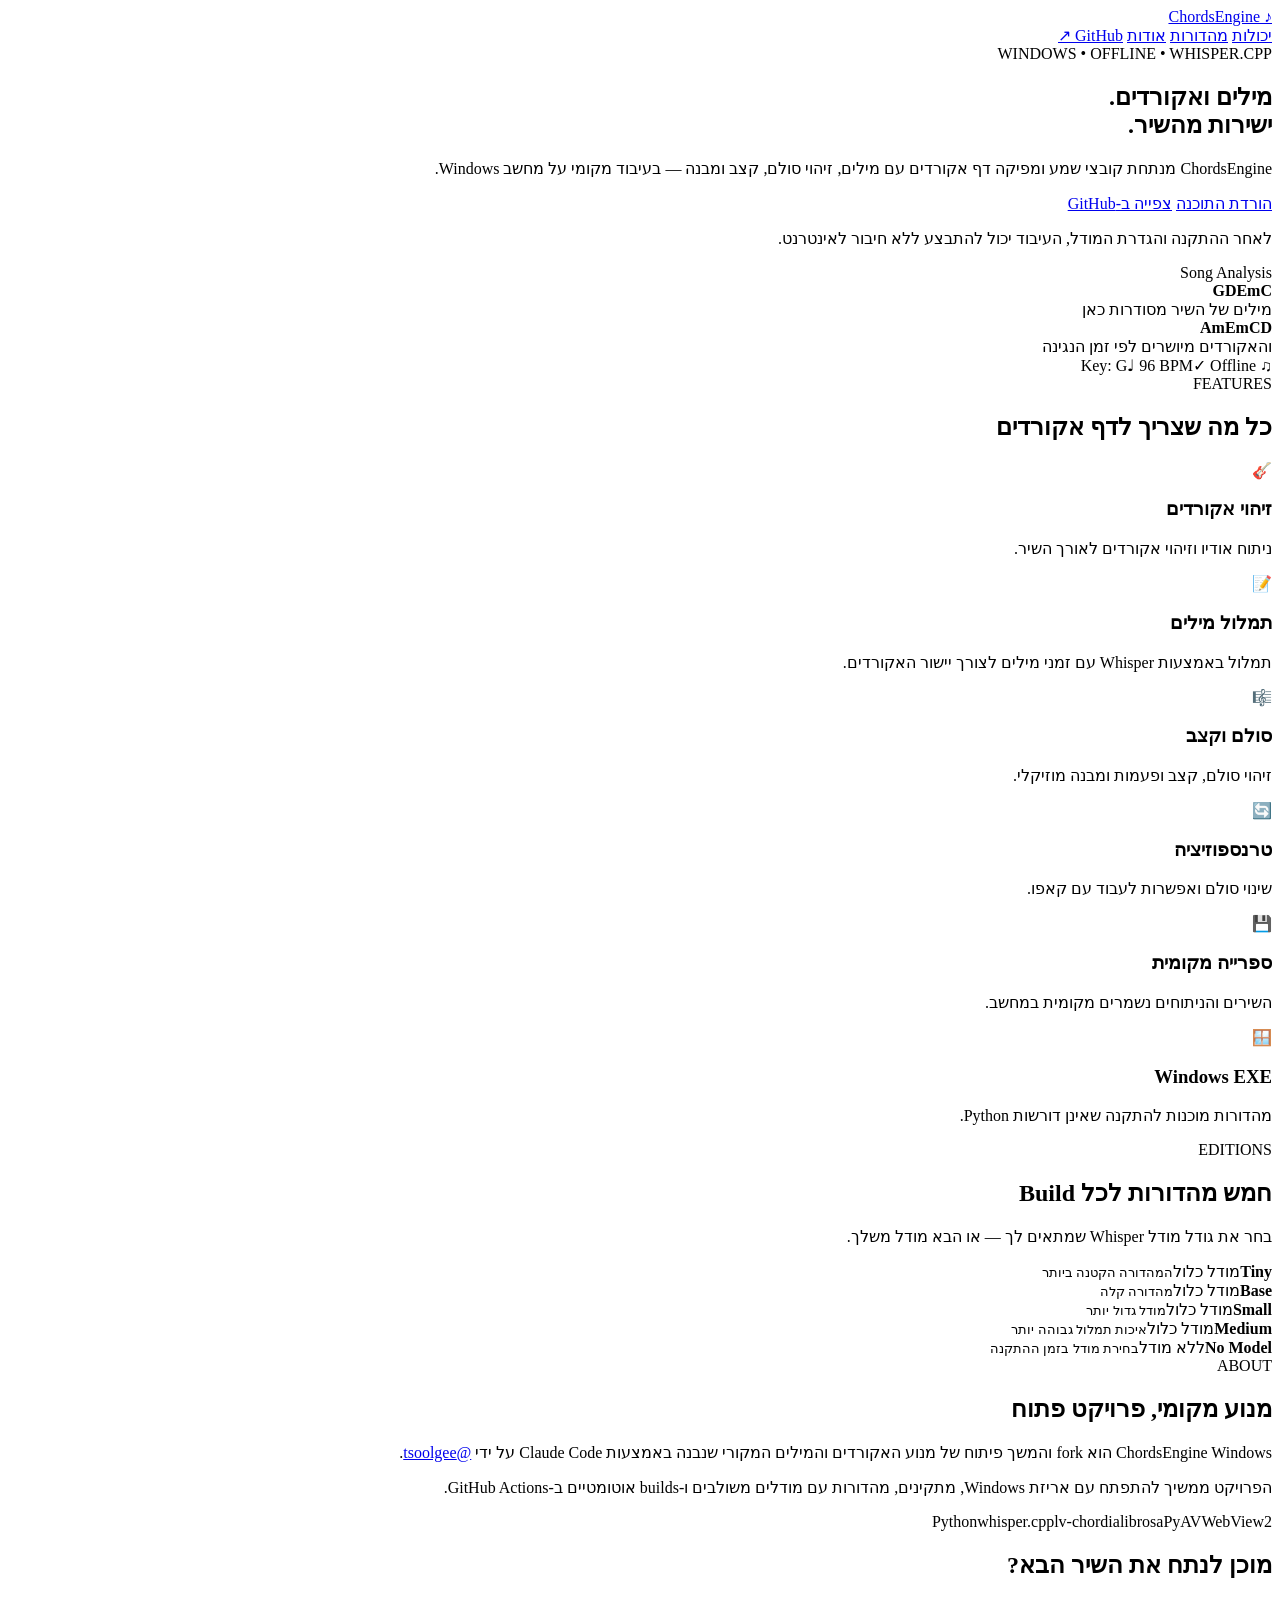
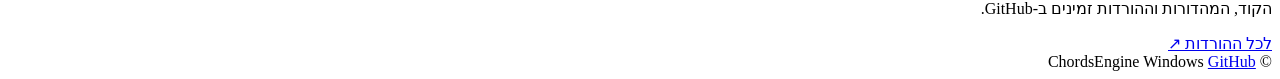
==== docs/index.html @ 66c82d52 "Create GitHub Pages landing page" ====
<!doctype html>
<html lang="he" dir="rtl">
<head>
  <meta charset="utf-8">
  <meta name="viewport" content="width=device-width, initial-scale=1">
  <meta name="description" content="ChordsEngine Windows — תוכנה ל-Windows להצגת מילות שירים ואקורדים לגיטרה, עם תמלול אודיו וזיהוי אקורדים באמצעות whisper.cpp.">
  <meta name="keywords" content="ChordsEngine, guitar chords, song lyrics, Windows, whisper.cpp, chord detection, transcription, אקורדים, מילות שירים">
  <meta name="theme-color" content="#0b1020">
  <title>ChordsEngine Windows — Lyrics & Guitar Chords</title>
  <link rel="stylesheet" href="style.css">
</head>
<body>
  <header class="nav">
    <a class="brand" href="#">
      <span class="brand-mark">♪</span>
      <span>ChordsEngine</span>
    </a>
    <nav>
      <a href="#features">יכולות</a>
      <a href="#editions">מהדורות</a>
      <a href="#about">אודות</a>
      <a class="github-link" href="https://github.com/unisocsu/chords-engine-windows" target="_blank" rel="noopener">GitHub ↗</a>
    </nav>
  </header>

  <main>
    <section class="hero">
      <div class="hero-copy">
        <div class="eyebrow">WINDOWS • OFFLINE • WHISPER.CPP</div>
        <h1>מילים ואקורדים.<br><span>ישירות מהשיר.</span></h1>
        <p class="lead">ChordsEngine מנתחת קובצי שמע ומפיקה דף אקורדים עם מילים, זיהוי סולם, קצב ומבנה — בעיבוד מקומי על מחשב Windows.</p>
        <div class="actions">
          <a class="button primary" href="https://github.com/unisocsu/chords-engine-windows/releases" target="_blank" rel="noopener">הורדת התוכנה</a>
          <a class="button secondary" href="https://github.com/unisocsu/chords-engine-windows" target="_blank" rel="noopener">צפייה ב-GitHub</a>
        </div>
        <p class="micro">לאחר ההתקנה והגדרת המודל, העיבוד יכול להתבצע ללא חיבור לאינטרנט.</p>
      </div>
      <div class="hero-card" aria-label="ChordsEngine preview">
        <div class="window-top"><span></span><span></span><span></span></div>
        <div class="song">
          <div class="song-title">Song Analysis</div>
          <div class="chord-row"><b>G</b><b>D</b><b>Em</b><b>C</b></div>
          <div class="lyric-row">מילים של השיר מסודרות כאן</div>
          <div class="chord-row second"><b>Am</b><b>Em</b><b>C</b><b>D</b></div>
          <div class="lyric-row">והאקורדים מיושרים לפי זמן הנגינה</div>
          <div class="stats"><span>♫ Key: G</span><span>♩ 96 BPM</span><span>✓ Offline</span></div>
        </div>
      </div>
    </section>

    <section id="features" class="section">
      <div class="section-heading">
        <div class="eyebrow">FEATURES</div>
        <h2>כל מה שצריך לדף אקורדים</h2>
      </div>
      <div class="grid">
        <article><div class="icon">🎸</div><h3>זיהוי אקורדים</h3><p>ניתוח אודיו וזיהוי אקורדים לאורך השיר.</p></article>
        <article><div class="icon">📝</div><h3>תמלול מילים</h3><p>תמלול באמצעות Whisper עם זמני מילים לצורך יישור האקורדים.</p></article>
        <article><div class="icon">🎼</div><h3>סולם וקצב</h3><p>זיהוי סולם, קצב ופעמות ומבנה מוזיקלי.</p></article>
        <article><div class="icon">🔄</div><h3>טרנספוזיציה</h3><p>שינוי סולם ואפשרות לעבוד עם קאפו.</p></article>
        <article><div class="icon">💾</div><h3>ספרייה מקומית</h3><p>השירים והניתוחים נשמרים מקומית במחשב.</p></article>
        <article><div class="icon">🪟</div><h3>Windows EXE</h3><p>מהדורות מוכנות להתקנה שאינן דורשות Python.</p></article>
      </div>
    </section>

    <section id="editions" class="section editions">
      <div class="section-heading">
        <div class="eyebrow">EDITIONS</div>
        <h2>חמש מהדורות לכל Build</h2>
        <p>בחר את גודל מודל Whisper שמתאים לך — או הבא מודל משלך.</p>
      </div>
      <div class="edition-grid">
        <div class="edition"><strong>Tiny</strong><span>מודל כלול</span><small>המהדורה הקטנה ביותר</small></div>
        <div class="edition"><strong>Base</strong><span>מודל כלול</span><small>מהדורה קלה</small></div>
        <div class="edition"><strong>Small</strong><span>מודל כלול</span><small>מודל גדול יותר</small></div>
        <div class="edition featured"><strong>Medium</strong><span>מודל כלול</span><small>איכות תמלול גבוהה יותר</small></div>
        <div class="edition"><strong>No Model</strong><span>ללא מודל</span><small>בחירת מודל בזמן ההתקנה</small></div>
      </div>
    </section>

    <section id="about" class="section about">
      <div>
        <div class="eyebrow">ABOUT</div>
        <h2>מנוע מקומי, פרויקט פתוח</h2>
        <p>ChordsEngine Windows הוא fork והמשך פיתוח של מנוע האקורדים והמילים המקורי שנבנה באמצעות Claude Code על ידי <a href="https://github.com/tsoolgee" target="_blank" rel="noopener">@tsoolgee</a>.</p>
        <p>הפרויקט ממשיך להתפתח עם אריזת Windows, מתקינים, מהדורות עם מודלים משולבים ו-builds אוטומטיים ב-GitHub Actions.</p>
      </div>
      <div class="tech"><span>Python</span><span>whisper.cpp</span><span>lv-chordia</span><span>librosa</span><span>PyAV</span><span>WebView2</span></div>
    </section>

    <section class="cta">
      <h2>מוכן לנתח את השיר הבא?</h2>
      <p>הקוד, המהדורות וההורדות זמינים ב-GitHub.</p>
      <a class="button primary" href="https://github.com/unisocsu/chords-engine-windows/releases" target="_blank" rel="noopener">לכל ההורדות ↗</a>
    </section>
  </main>

  <footer>
    <span>© ChordsEngine Windows</span>
    <a href="https://github.com/unisocsu/chords-engine-windows" target="_blank" rel="noopener">GitHub</a>
  </footer>
</body>
</html>
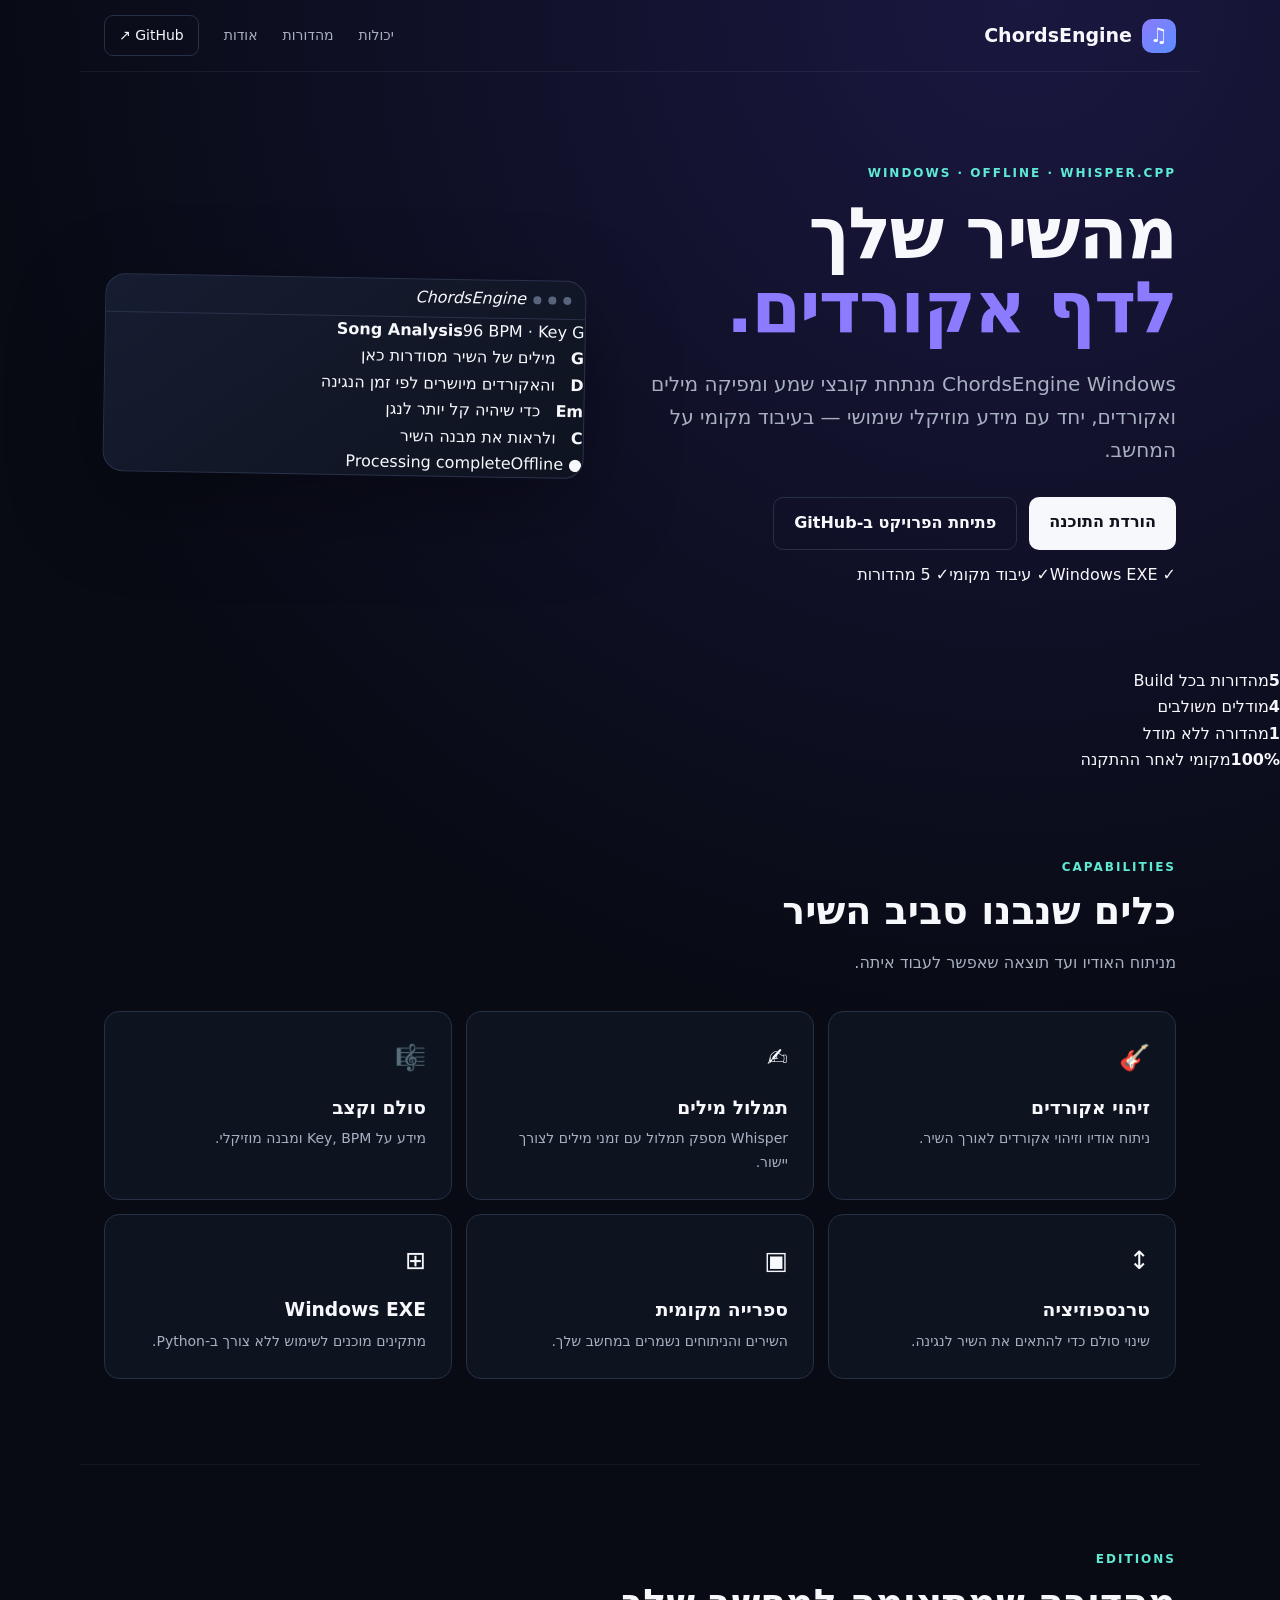
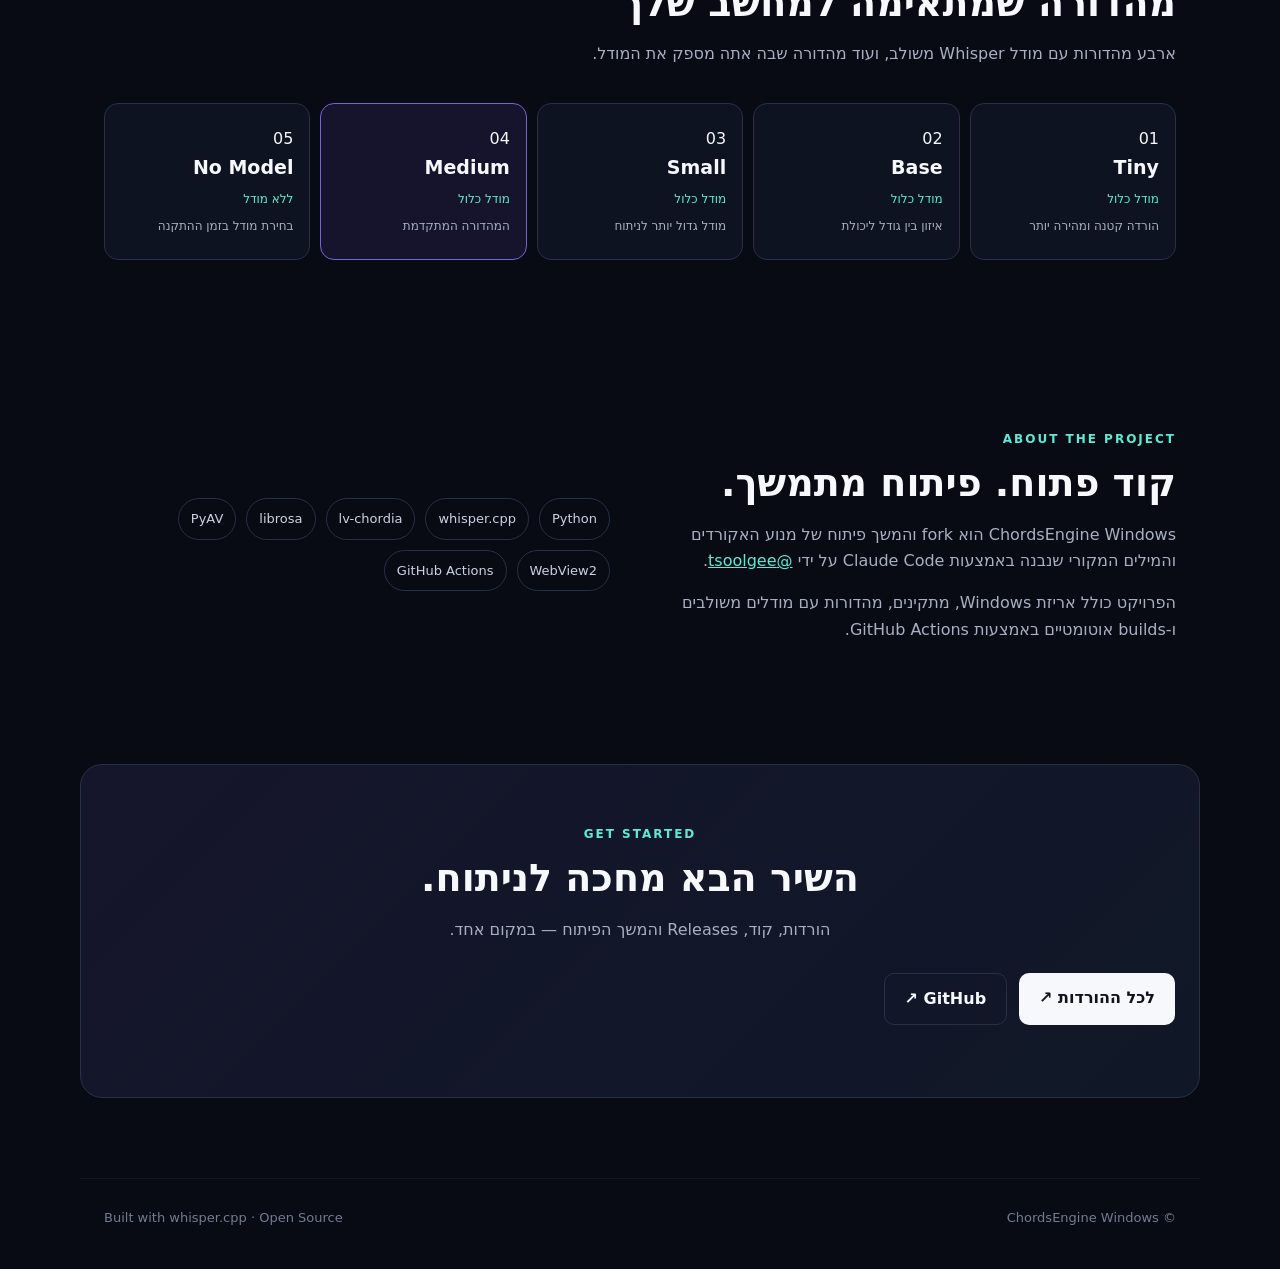
==== commit 3ee328d2: "Redesign landing page" ====
--- a/docs/index.html
+++ b/docs/index.html
@@ -1,103 +1,76 @@
 <!doctype html>
 <html lang="he" dir="rtl">
 <head>
-  <meta charset="utf-8">
-  <meta name="viewport" content="width=device-width, initial-scale=1">
-  <meta name="description" content="ChordsEngine Windows — תוכנה ל-Windows להצגת מילות שירים ואקורדים לגיטרה, עם תמלול אודיו וזיהוי אקורדים באמצעות whisper.cpp.">
-  <meta name="keywords" content="ChordsEngine, guitar chords, song lyrics, Windows, whisper.cpp, chord detection, transcription, אקורדים, מילות שירים">
-  <meta name="theme-color" content="#0b1020">
-  <title>ChordsEngine Windows — Lyrics & Guitar Chords</title>
-  <link rel="stylesheet" href="style.css">
+<meta charset="utf-8">
+<meta name="viewport" content="width=device-width,initial-scale=1">
+<meta name="description" content="ChordsEngine Windows — ניתוח שירים, מילות שירים ואקורדים לגיטרה ב-Windows, בעיבוד מקומי עם whisper.cpp.">
+<meta name="keywords" content="ChordsEngine, guitar chords, song lyrics, Windows, whisper.cpp, chord detection, transcription, אקורדים, מילות שירים">
+<meta name="theme-color" content="#080b14">
+<title>ChordsEngine Windows — מילים ואקורדים מהשיר</title>
+<link rel="stylesheet" href="style.css">
 </head>
 <body>
-  <header class="nav">
-    <a class="brand" href="#">
-      <span class="brand-mark">♪</span>
-      <span>ChordsEngine</span>
-    </a>
-    <nav>
-      <a href="#features">יכולות</a>
-      <a href="#editions">מהדורות</a>
-      <a href="#about">אודות</a>
-      <a class="github-link" href="https://github.com/unisocsu/chords-engine-windows" target="_blank" rel="noopener">GitHub ↗</a>
-    </nav>
-  </header>
+<header class="nav">
+<a class="brand" href="#"><span class="brand-mark">♫</span><span>ChordsEngine</span></a>
+<nav><a href="#features">יכולות</a><a href="#editions">מהדורות</a><a href="#about">אודות</a><a class="github-link" href="https://github.com/unisocsu/chords-engine-windows" target="_blank" rel="noopener">GitHub ↗</a></nav>
+</header>
 
-  <main>
-    <section class="hero">
-      <div class="hero-copy">
-        <div class="eyebrow">WINDOWS • OFFLINE • WHISPER.CPP</div>
-        <h1>מילים ואקורדים.<br><span>ישירות מהשיר.</span></h1>
-        <p class="lead">ChordsEngine מנתחת קובצי שמע ומפיקה דף אקורדים עם מילים, זיהוי סולם, קצב ומבנה — בעיבוד מקומי על מחשב Windows.</p>
-        <div class="actions">
-          <a class="button primary" href="https://github.com/unisocsu/chords-engine-windows/releases" target="_blank" rel="noopener">הורדת התוכנה</a>
-          <a class="button secondary" href="https://github.com/unisocsu/chords-engine-windows" target="_blank" rel="noopener">צפייה ב-GitHub</a>
-        </div>
-        <p class="micro">לאחר ההתקנה והגדרת המודל, העיבוד יכול להתבצע ללא חיבור לאינטרנט.</p>
-      </div>
-      <div class="hero-card" aria-label="ChordsEngine preview">
-        <div class="window-top"><span></span><span></span><span></span></div>
-        <div class="song">
-          <div class="song-title">Song Analysis</div>
-          <div class="chord-row"><b>G</b><b>D</b><b>Em</b><b>C</b></div>
-          <div class="lyric-row">מילים של השיר מסודרות כאן</div>
-          <div class="chord-row second"><b>Am</b><b>Em</b><b>C</b><b>D</b></div>
-          <div class="lyric-row">והאקורדים מיושרים לפי זמן הנגינה</div>
-          <div class="stats"><span>♫ Key: G</span><span>♩ 96 BPM</span><span>✓ Offline</span></div>
-        </div>
-      </div>
-    </section>
+<main>
+<section class="hero">
+<div class="hero-copy">
+<div class="eyebrow">WINDOWS · OFFLINE · WHISPER.CPP</div>
+<h1>מהשיר שלך<br><span>לדף אקורדים.</span></h1>
+<p class="lead">ChordsEngine Windows מנתחת קובצי שמע ומפיקה מילים ואקורדים, יחד עם מידע מוזיקלי שימושי — בעיבוד מקומי על המחשב.</p>
+<div class="actions">
+<a class="button primary" href="https://github.com/unisocsu/chords-engine-windows/releases" target="_blank" rel="noopener">הורדת התוכנה</a>
+<a class="button secondary" href="https://github.com/unisocsu/chords-engine-windows" target="_blank" rel="noopener">פתיחת הפרויקט ב-GitHub</a>
+</div>
+<div class="trust"><span>✓ Windows EXE</span><span>✓ עיבוד מקומי</span><span>✓ 5 מהדורות</span></div>
+</div>
+<div class="hero-card">
+<div class="window-top"><span></span><span></span><span></span><em>ChordsEngine</em></div>
+<div class="screen">
+<div class="screen-head"><b>Song Analysis</b><span>96 BPM · Key G</span></div>
+<div class="timeline"><i></i><i></i><i></i><i></i><i></i><i></i></div>
+<div class="lyrics"><div><b>G</b> &nbsp; מילים של השיר מסודרות כאן</div><div><b>D</b> &nbsp; והאקורדים מיושרים לפי זמן הנגינה</div><div><b>Em</b> &nbsp; כדי שיהיה קל יותר לנגן</div><div><b>C</b> &nbsp; ולראות את מבנה השיר</div></div>
+<div class="screen-foot"><span>● Processing complete</span><span>Offline</span></div>
+</div>
+</div>
+</section>
 
-    <section id="features" class="section">
-      <div class="section-heading">
-        <div class="eyebrow">FEATURES</div>
-        <h2>כל מה שצריך לדף אקורדים</h2>
-      </div>
-      <div class="grid">
-        <article><div class="icon">🎸</div><h3>זיהוי אקורדים</h3><p>ניתוח אודיו וזיהוי אקורדים לאורך השיר.</p></article>
-        <article><div class="icon">📝</div><h3>תמלול מילים</h3><p>תמלול באמצעות Whisper עם זמני מילים לצורך יישור האקורדים.</p></article>
-        <article><div class="icon">🎼</div><h3>סולם וקצב</h3><p>זיהוי סולם, קצב ופעמות ומבנה מוזיקלי.</p></article>
-        <article><div class="icon">🔄</div><h3>טרנספוזיציה</h3><p>שינוי סולם ואפשרות לעבוד עם קאפו.</p></article>
-        <article><div class="icon">💾</div><h3>ספרייה מקומית</h3><p>השירים והניתוחים נשמרים מקומית במחשב.</p></article>
-        <article><div class="icon">🪟</div><h3>Windows EXE</h3><p>מהדורות מוכנות להתקנה שאינן דורשות Python.</p></article>
-      </div>
-    </section>
+<section class="stats-strip"><div><strong>5</strong><span>מהדורות בכל Build</span></div><div><strong>4</strong><span>מודלים משולבים</span></div><div><strong>1</strong><span>מהדורה ללא מודל</span></div><div><strong>100%</strong><span>מקומי לאחר ההתקנה</span></div></section>
 
-    <section id="editions" class="section editions">
-      <div class="section-heading">
-        <div class="eyebrow">EDITIONS</div>
-        <h2>חמש מהדורות לכל Build</h2>
-        <p>בחר את גודל מודל Whisper שמתאים לך — או הבא מודל משלך.</p>
-      </div>
-      <div class="edition-grid">
-        <div class="edition"><strong>Tiny</strong><span>מודל כלול</span><small>המהדורה הקטנה ביותר</small></div>
-        <div class="edition"><strong>Base</strong><span>מודל כלול</span><small>מהדורה קלה</small></div>
-        <div class="edition"><strong>Small</strong><span>מודל כלול</span><small>מודל גדול יותר</small></div>
-        <div class="edition featured"><strong>Medium</strong><span>מודל כלול</span><small>איכות תמלול גבוהה יותר</small></div>
-        <div class="edition"><strong>No Model</strong><span>ללא מודל</span><small>בחירת מודל בזמן ההתקנה</small></div>
-      </div>
-    </section>
+<section id="features" class="section">
+<div class="section-heading"><div class="eyebrow">CAPABILITIES</div><h2>כלים שנבנו סביב השיר</h2><p>מניתוח האודיו ועד תוצאה שאפשר לעבוד איתה.</p></div>
+<div class="grid">
+<article><div class="icon">🎸</div><h3>זיהוי אקורדים</h3><p>ניתוח אודיו וזיהוי אקורדים לאורך השיר.</p></article>
+<article><div class="icon">✍️</div><h3>תמלול מילים</h3><p>Whisper מספק תמלול עם זמני מילים לצורך יישור.</p></article>
+<article><div class="icon">🎼</div><h3>סולם וקצב</h3><p>מידע על Key, BPM ומבנה מוזיקלי.</p></article>
+<article><div class="icon">↕</div><h3>טרנספוזיציה</h3><p>שינוי סולם כדי להתאים את השיר לנגינה.</p></article>
+<article><div class="icon">▣</div><h3>ספרייה מקומית</h3><p>השירים והניתוחים נשמרים במחשב שלך.</p></article>
+<article><div class="icon">⊞</div><h3>Windows EXE</h3><p>מתקינים מוכנים לשימוש ללא צורך ב-Python.</p></article>
+</div>
+</section>
 
-    <section id="about" class="section about">
-      <div>
-        <div class="eyebrow">ABOUT</div>
-        <h2>מנוע מקומי, פרויקט פתוח</h2>
-        <p>ChordsEngine Windows הוא fork והמשך פיתוח של מנוע האקורדים והמילים המקורי שנבנה באמצעות Claude Code על ידי <a href="https://github.com/tsoolgee" target="_blank" rel="noopener">@tsoolgee</a>.</p>
-        <p>הפרויקט ממשיך להתפתח עם אריזת Windows, מתקינים, מהדורות עם מודלים משולבים ו-builds אוטומטיים ב-GitHub Actions.</p>
-      </div>
-      <div class="tech"><span>Python</span><span>whisper.cpp</span><span>lv-chordia</span><span>librosa</span><span>PyAV</span><span>WebView2</span></div>
-    </section>
+<section id="editions" class="section editions">
+<div class="section-heading"><div class="eyebrow">EDITIONS</div><h2>מהדורה שמתאימה למחשב שלך</h2><p>ארבע מהדורות עם מודל Whisper משולב, ועוד מהדורה שבה אתה מספק את המודל.</p></div>
+<div class="edition-grid">
+<div class="edition"><div class="edition-number">01</div><strong>Tiny</strong><span>מודל כלול</span><small>הורדה קטנה ומהירה יותר</small></div>
+<div class="edition"><div class="edition-number">02</div><strong>Base</strong><span>מודל כלול</span><small>איזון בין גודל ליכולת</small></div>
+<div class="edition"><div class="edition-number">03</div><strong>Small</strong><span>מודל כלול</span><small>מודל גדול יותר לניתוח</small></div>
+<div class="edition featured"><div class="edition-number">04</div><strong>Medium</strong><span>מודל כלול</span><small>המהדורה המתקדמת</small></div>
+<div class="edition"><div class="edition-number">05</div><strong>No Model</strong><span>ללא מודל</span><small>בחירת מודל בזמן ההתקנה</small></div>
+</div>
+</section>
 
-    <section class="cta">
-      <h2>מוכן לנתח את השיר הבא?</h2>
-      <p>הקוד, המהדורות וההורדות זמינים ב-GitHub.</p>
-      <a class="button primary" href="https://github.com/unisocsu/chords-engine-windows/releases" target="_blank" rel="noopener">לכל ההורדות ↗</a>
-    </section>
-  </main>
+<section id="about" class="section about">
+<div><div class="eyebrow">ABOUT THE PROJECT</div><h2>קוד פתוח. פיתוח מתמשך.</h2><p>ChordsEngine Windows הוא fork והמשך פיתוח של מנוע האקורדים והמילים המקורי שנבנה באמצעות Claude Code על ידי <a href="https://github.com/tsoolgee" target="_blank" rel="noopener">@tsoolgee</a>.</p><p>הפרויקט כולל אריזת Windows, מתקינים, מהדורות עם מודלים משולבים ו-builds אוטומטיים באמצעות GitHub Actions.</p></div>
+<div class="tech"><span>Python</span><span>whisper.cpp</span><span>lv-chordia</span><span>librosa</span><span>PyAV</span><span>WebView2</span><span>GitHub Actions</span></div>
+</section>
 
-  <footer>
-    <span>© ChordsEngine Windows</span>
-    <a href="https://github.com/unisocsu/chords-engine-windows" target="_blank" rel="noopener">GitHub</a>
-  </footer>
+<section class="cta"><div class="cta-glow"></div><div class="eyebrow">GET STARTED</div><h2>השיר הבא מחכה לניתוח.</h2><p>הורדות, קוד, Releases והמשך הפיתוח — במקום אחד.</p><div class="actions"><a class="button primary" href="https://github.com/unisocsu/chords-engine-windows/releases" target="_blank" rel="noopener">לכל ההורדות ↗</a><a class="button secondary" href="https://github.com/unisocsu/chords-engine-windows" target="_blank" rel="noopener">GitHub ↗</a></div></section>
+</main>
+
+<footer><span>© ChordsEngine Windows</span><span>Built with whisper.cpp · Open Source</span></footer>
 </body>
 </html>
--- a/docs/style.css
+++ b/docs/style.css
@@ -0,0 +1,11 @@
+:root{--bg:#080b14;--panel:#111827;--text:#f7f8fc;--muted:#a8b0c2;--line:#263047;--accent:#8b7cff;--accent2:#5eead4;--max:1120px}
+*{box-sizing:border-box}html{scroll-behavior:smooth}body{margin:0;background:radial-gradient(circle at 80% 0%,#1a1740 0,transparent 34%),var(--bg);color:var(--text);font-family:system-ui,-apple-system,"Segoe UI",Arial,sans-serif;line-height:1.65}
+a{color:inherit}.nav{height:72px;max-width:var(--max);margin:auto;padding:0 24px;display:flex;align-items:center;justify-content:space-between;border-bottom:1px solid rgba(255,255,255,.06)}.brand{display:flex;gap:10px;align-items:center;text-decoration:none;font-weight:800;font-size:19px}.brand-mark{width:34px;height:34px;display:grid;place-items:center;border-radius:10px;background:linear-gradient(135deg,var(--accent),#5b8cff);font-size:20px}.nav nav{display:flex;gap:25px;align-items:center}.nav nav a{text-decoration:none;color:var(--muted);font-size:14px}.nav nav a:hover{color:var(--text)}.github-link{padding:8px 14px;border:1px solid var(--line);border-radius:9px!important;color:var(--text)!important}
+.hero{max-width:var(--max);margin:auto;padding:92px 24px 80px;display:grid;grid-template-columns:1.05fr .95fr;gap:60px;align-items:center}.eyebrow{font-size:12px;letter-spacing:2px;color:var(--accent2);font-weight:800;margin-bottom:12px}.hero h1{font-size:clamp(42px,6vw,72px);line-height:1.03;letter-spacing:-2px;margin:0 0 24px}.hero h1 span{color:var(--accent)}.lead{font-size:20px;color:var(--muted);max-width:680px}.actions{display:flex;gap:12px;flex-wrap:wrap;margin:30px 0 12px}.button{display:inline-block;padding:12px 20px;border-radius:10px;text-decoration:none;font-weight:800}.primary{background:var(--text);color:#10131c}.secondary{border:1px solid var(--line);color:var(--text)}.micro{font-size:13px;color:#747e93}
+.hero-card{background:linear-gradient(145deg,#171d31,#0e1320);border:1px solid #29324a;border-radius:20px;box-shadow:0 30px 90px rgba(0,0,0,.35);overflow:hidden;transform:rotate(1deg)}.window-top{height:38px;border-bottom:1px solid #29324a;display:flex;gap:7px;align-items:center;padding:0 14px}.window-top span{width:8px;height:8px;border-radius:50%;background:#59647c}.song{padding:35px}.song-title{font-size:13px;color:var(--muted);margin-bottom:30px}.chord-row{display:flex;gap:50px;color:var(--accent2);font-size:18px;font-weight:900;margin-bottom:3px}.chord-row.second{margin-top:28px}.lyric-row{font-size:19px;color:#e6e9f2}.stats{display:flex;gap:12px;flex-wrap:wrap;margin-top:35px;color:#8e98ad;font-size:12px}
+.section{max-width:var(--max);margin:auto;padding:85px 24px}.section-heading h2,.about h2,.cta h2{font-size:38px;line-height:1.15;margin:0 0 12px}.section-heading p{color:var(--muted)}.grid{display:grid;grid-template-columns:repeat(3,1fr);gap:14px;margin-top:35px}.grid article{padding:25px;border:1px solid var(--line);background:rgba(17,24,39,.65);border-radius:15px}.icon{font-size:25px}.grid h3{margin:14px 0 4px}.grid p{margin:0;color:var(--muted);font-size:14px}
+.editions{border-top:1px solid rgba(255,255,255,.05)}.edition-grid{display:grid;grid-template-columns:repeat(5,1fr);gap:10px;margin-top:35px}.edition{padding:22px 16px;border:1px solid var(--line);border-radius:14px;background:#0d1320}.edition.featured{border-color:#7165d8;background:#15142c}.edition strong,.edition span,.edition small{display:block}.edition strong{font-size:19px}.edition span{color:var(--accent2);font-size:12px;margin:7px 0}.edition small{color:var(--muted);font-size:12px}
+.about{display:grid;grid-template-columns:1fr 1fr;gap:60px;align-items:center}.about p{color:var(--muted)}.about a{color:var(--accent2)}.tech{display:flex;flex-wrap:wrap;gap:10px}.tech span{padding:9px 12px;border:1px solid var(--line);border-radius:999px;color:#cbd2e1;font-size:13px}
+.cta{max-width:var(--max);margin:20px auto 80px;padding:60px 24px;text-align:center;border:1px solid var(--line);border-radius:22px;background:linear-gradient(135deg,#15152b,#101827)}.cta p{color:var(--muted);margin-bottom:25px}
+footer{max-width:var(--max);margin:auto;padding:28px 24px 40px;border-top:1px solid rgba(255,255,255,.06);display:flex;justify-content:space-between;color:#727c91;font-size:13px}footer a{text-decoration:none}
+@media(max-width:800px){.nav nav a:not(.github-link){display:none}.hero{grid-template-columns:1fr;padding-top:55px}.grid{grid-template-columns:1fr 1fr}.edition-grid{grid-template-columns:1fr 1fr}.about{grid-template-columns:1fr}.hero-card{transform:none}}@media(max-width:500px){.grid,.edition-grid{grid-template-columns:1fr}.hero h1{font-size:43px}.nav{padding:0 16px}.hero,.section{padding-left:18px;padding-right:18px}}
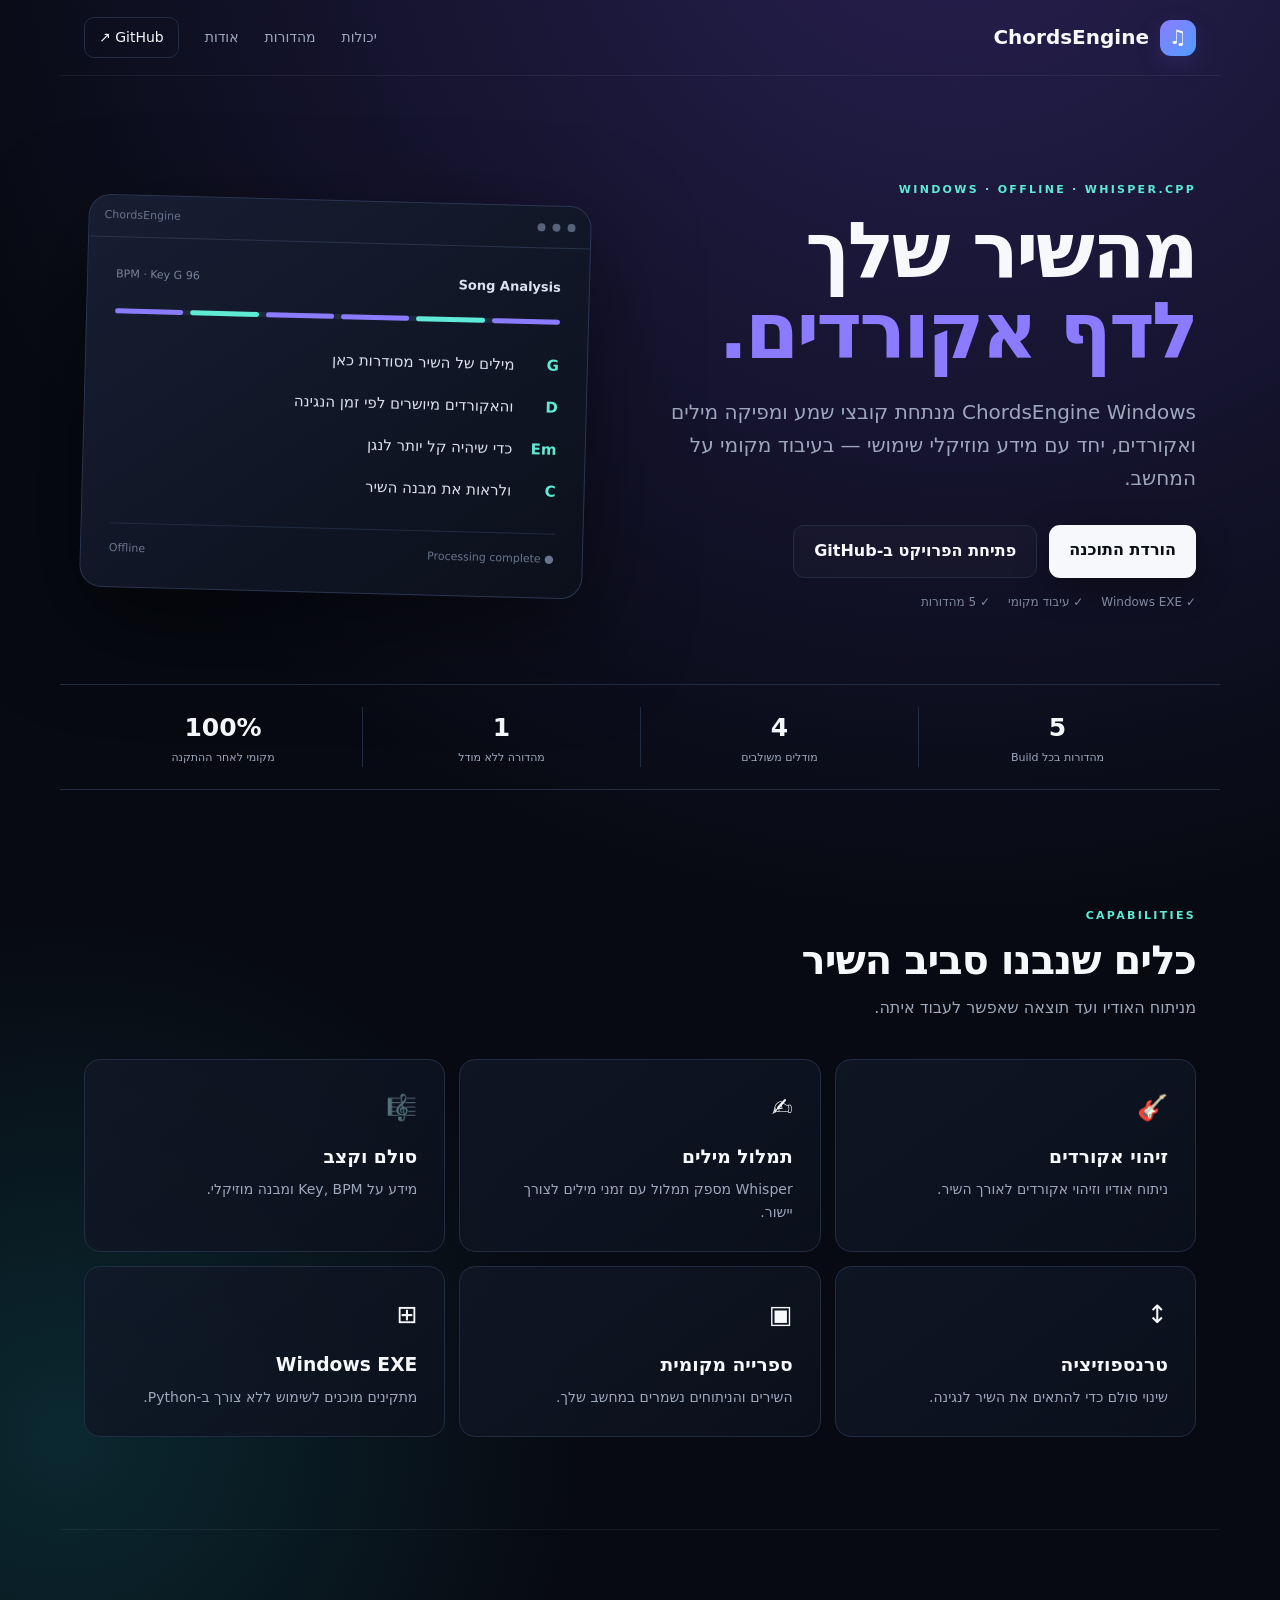
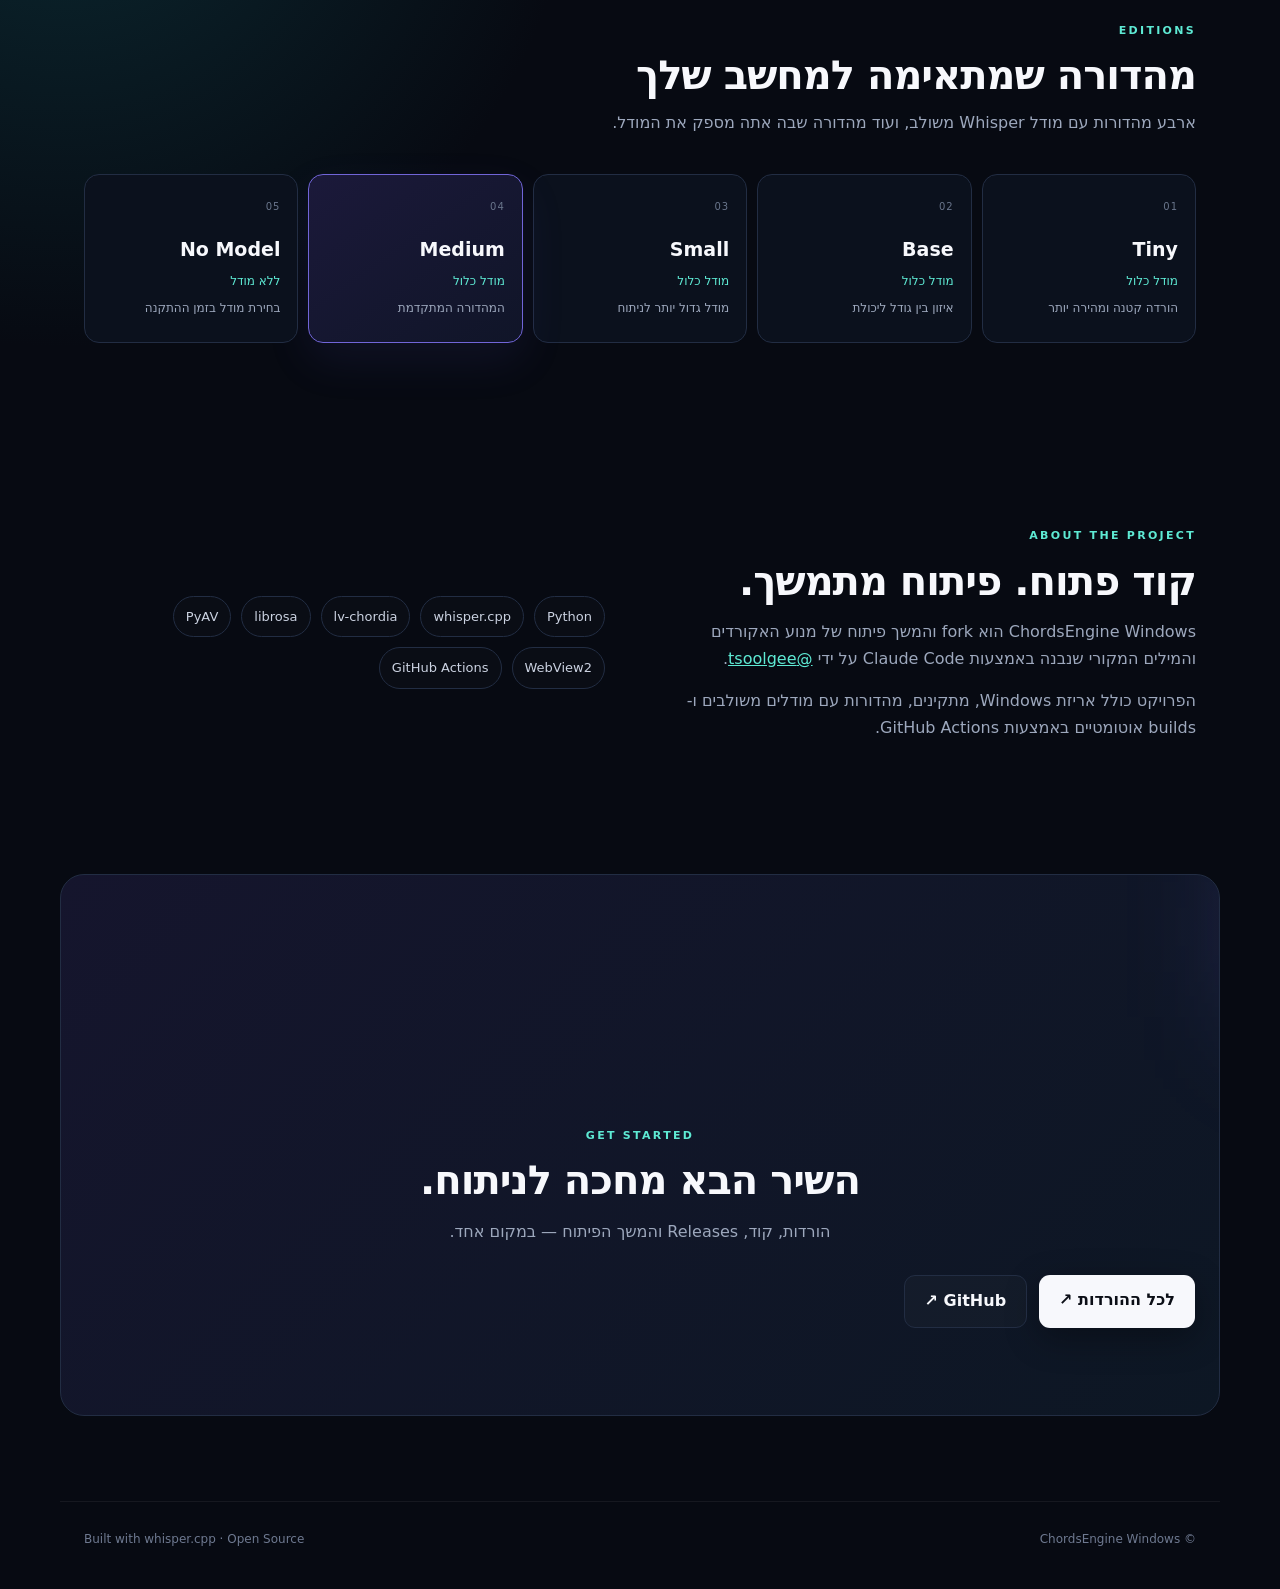
==== commit 88328ab1: "Add ChordsEngine favicon and web app icons" ====
--- a/docs/index.html
+++ b/docs/index.html
@@ -6,6 +6,10 @@
 <meta name="description" content="ChordsEngine Windows — ניתוח שירים, מילות שירים ואקורדים לגיטרה ב-Windows, בעיבוד מקומי עם whisper.cpp.">
 <meta name="keywords" content="ChordsEngine, guitar chords, song lyrics, Windows, whisper.cpp, chord detection, transcription, אקורדים, מילות שירים">
 <meta name="theme-color" content="#080b14">
+<link rel="icon" href="../icon.jpg" type="image/jpeg">
+<link rel="shortcut icon" href="../icon.jpg" type="image/jpeg">
+<link rel="apple-touch-icon" href="../icon.jpg">
+<link rel="manifest" href="site.webmanifest">
 <title>ChordsEngine Windows — מילים ואקורדים מהשיר</title>
 <link rel="stylesheet" href="style.css">
 </head>
--- a/docs/style.css
+++ b/docs/style.css
@@ -1,11 +1,13 @@
-:root{--bg:#080b14;--panel:#111827;--text:#f7f8fc;--muted:#a8b0c2;--line:#263047;--accent:#8b7cff;--accent2:#5eead4;--max:1120px}
-*{box-sizing:border-box}html{scroll-behavior:smooth}body{margin:0;background:radial-gradient(circle at 80% 0%,#1a1740 0,transparent 34%),var(--bg);color:var(--text);font-family:system-ui,-apple-system,"Segoe UI",Arial,sans-serif;line-height:1.65}
-a{color:inherit}.nav{height:72px;max-width:var(--max);margin:auto;padding:0 24px;display:flex;align-items:center;justify-content:space-between;border-bottom:1px solid rgba(255,255,255,.06)}.brand{display:flex;gap:10px;align-items:center;text-decoration:none;font-weight:800;font-size:19px}.brand-mark{width:34px;height:34px;display:grid;place-items:center;border-radius:10px;background:linear-gradient(135deg,var(--accent),#5b8cff);font-size:20px}.nav nav{display:flex;gap:25px;align-items:center}.nav nav a{text-decoration:none;color:var(--muted);font-size:14px}.nav nav a:hover{color:var(--text)}.github-link{padding:8px 14px;border:1px solid var(--line);border-radius:9px!important;color:var(--text)!important}
-.hero{max-width:var(--max);margin:auto;padding:92px 24px 80px;display:grid;grid-template-columns:1.05fr .95fr;gap:60px;align-items:center}.eyebrow{font-size:12px;letter-spacing:2px;color:var(--accent2);font-weight:800;margin-bottom:12px}.hero h1{font-size:clamp(42px,6vw,72px);line-height:1.03;letter-spacing:-2px;margin:0 0 24px}.hero h1 span{color:var(--accent)}.lead{font-size:20px;color:var(--muted);max-width:680px}.actions{display:flex;gap:12px;flex-wrap:wrap;margin:30px 0 12px}.button{display:inline-block;padding:12px 20px;border-radius:10px;text-decoration:none;font-weight:800}.primary{background:var(--text);color:#10131c}.secondary{border:1px solid var(--line);color:var(--text)}.micro{font-size:13px;color:#747e93}
-.hero-card{background:linear-gradient(145deg,#171d31,#0e1320);border:1px solid #29324a;border-radius:20px;box-shadow:0 30px 90px rgba(0,0,0,.35);overflow:hidden;transform:rotate(1deg)}.window-top{height:38px;border-bottom:1px solid #29324a;display:flex;gap:7px;align-items:center;padding:0 14px}.window-top span{width:8px;height:8px;border-radius:50%;background:#59647c}.song{padding:35px}.song-title{font-size:13px;color:var(--muted);margin-bottom:30px}.chord-row{display:flex;gap:50px;color:var(--accent2);font-size:18px;font-weight:900;margin-bottom:3px}.chord-row.second{margin-top:28px}.lyric-row{font-size:19px;color:#e6e9f2}.stats{display:flex;gap:12px;flex-wrap:wrap;margin-top:35px;color:#8e98ad;font-size:12px}
-.section{max-width:var(--max);margin:auto;padding:85px 24px}.section-heading h2,.about h2,.cta h2{font-size:38px;line-height:1.15;margin:0 0 12px}.section-heading p{color:var(--muted)}.grid{display:grid;grid-template-columns:repeat(3,1fr);gap:14px;margin-top:35px}.grid article{padding:25px;border:1px solid var(--line);background:rgba(17,24,39,.65);border-radius:15px}.icon{font-size:25px}.grid h3{margin:14px 0 4px}.grid p{margin:0;color:var(--muted);font-size:14px}
-.editions{border-top:1px solid rgba(255,255,255,.05)}.edition-grid{display:grid;grid-template-columns:repeat(5,1fr);gap:10px;margin-top:35px}.edition{padding:22px 16px;border:1px solid var(--line);border-radius:14px;background:#0d1320}.edition.featured{border-color:#7165d8;background:#15142c}.edition strong,.edition span,.edition small{display:block}.edition strong{font-size:19px}.edition span{color:var(--accent2);font-size:12px;margin:7px 0}.edition small{color:var(--muted);font-size:12px}
-.about{display:grid;grid-template-columns:1fr 1fr;gap:60px;align-items:center}.about p{color:var(--muted)}.about a{color:var(--accent2)}.tech{display:flex;flex-wrap:wrap;gap:10px}.tech span{padding:9px 12px;border:1px solid var(--line);border-radius:999px;color:#cbd2e1;font-size:13px}
-.cta{max-width:var(--max);margin:20px auto 80px;padding:60px 24px;text-align:center;border:1px solid var(--line);border-radius:22px;background:linear-gradient(135deg,#15152b,#101827)}.cta p{color:var(--muted);margin-bottom:25px}
-footer{max-width:var(--max);margin:auto;padding:28px 24px 40px;border-top:1px solid rgba(255,255,255,.06);display:flex;justify-content:space-between;color:#727c91;font-size:13px}footer a{text-decoration:none}
-@media(max-width:800px){.nav nav a:not(.github-link){display:none}.hero{grid-template-columns:1fr;padding-top:55px}.grid{grid-template-columns:1fr 1fr}.edition-grid{grid-template-columns:1fr 1fr}.about{grid-template-columns:1fr}.hero-card{transform:none}}@media(max-width:500px){.grid,.edition-grid{grid-template-columns:1fr}.hero h1{font-size:43px}.nav{padding:0 16px}.hero,.section{padding-left:18px;padding-right:18px}}
+:root{--bg:#070a12;--panel:#0e1422;--panel2:#111a2b;--text:#f7f8fc;--muted:#9da8bd;--line:#222d43;--accent:#8b7cff;--accent2:#5eead4;--max:1160px}
+*{box-sizing:border-box}html{scroll-behavior:smooth}body{margin:0;background:radial-gradient(circle at 75% -5%,#282052 0,transparent 31%),radial-gradient(circle at 5% 45%,#0b2830 0,transparent 24%),var(--bg);color:var(--text);font-family:system-ui,-apple-system,"Segoe UI",Arial,sans-serif;line-height:1.65}a{color:inherit}
+.nav{height:76px;max-width:var(--max);margin:auto;padding:0 24px;display:flex;align-items:center;justify-content:space-between;border-bottom:1px solid rgba(255,255,255,.06)}.brand{display:flex;gap:11px;align-items:center;text-decoration:none;font-weight:850;font-size:20px}.brand-mark{width:36px;height:36px;display:grid;place-items:center;border-radius:11px;background:linear-gradient(135deg,var(--accent),#4f9dff);font-size:20px;box-shadow:0 8px 25px #6655d733}.nav nav{display:flex;gap:26px;align-items:center}.nav nav a{text-decoration:none;color:var(--muted);font-size:14px}.nav nav a:hover{color:var(--text)}.github-link{padding:8px 14px;border:1px solid var(--line);border-radius:10px!important;color:var(--text)!important}
+.hero{max-width:var(--max);margin:auto;padding:105px 24px 72px;display:grid;grid-template-columns:1.03fr .97fr;gap:75px;align-items:center}.eyebrow{font-size:11px;letter-spacing:2.3px;color:var(--accent2);font-weight:850;margin-bottom:13px}.hero h1{font-size:clamp(46px,6.5vw,78px);line-height:1.02;letter-spacing:-3px;margin:0 0 25px}.hero h1 span{color:var(--accent)}.lead{font-size:20px;color:var(--muted);max-width:690px;margin:0}.actions{display:flex;gap:12px;flex-wrap:wrap;margin:30px 0 15px}.button{display:inline-block;padding:12px 20px;border-radius:11px;text-decoration:none;font-weight:850;transition:.2s}.button:hover{transform:translateY(-2px)}.primary{background:var(--text);color:#0b0e16;box-shadow:0 10px 35px #0005}.secondary{border:1px solid var(--line);background:#ffffff05}.trust{display:flex;gap:18px;flex-wrap:wrap;color:#7f8aa0;font-size:12px}.trust span{white-space:nowrap}
+.hero-card{background:linear-gradient(145deg,#171e32,#0b101b);border:1px solid #2a3650;border-radius:22px;box-shadow:0 35px 100px #0008;overflow:hidden;transform:rotate(1.5deg)}.window-top{height:42px;border-bottom:1px solid #29344b;display:flex;gap:7px;align-items:center;padding:0 15px}.window-top span{width:8px;height:8px;border-radius:50%;background:#56627a}.window-top em{margin-right:auto;font-size:11px;color:#66738c;font-style:normal}.screen{padding:28px}.screen-head{display:flex;justify-content:space-between;gap:12px;color:#dbe1ee;font-size:13px}.screen-head span{color:#78849b;font-size:11px}.timeline{height:5px;background:#1e293d;border-radius:99px;margin:22px 0 29px;display:flex;gap:7px}.timeline i{display:block;height:5px;border-radius:99px;background:var(--accent);flex:1}.timeline i:nth-child(2),.timeline i:nth-child(5){background:var(--accent2)}.lyrics{display:grid;gap:17px;color:#dce1ed;font-size:15px}.lyrics b{display:inline-block;min-width:30px;color:var(--accent2)}.screen-foot{margin-top:30px;padding-top:16px;border-top:1px solid #202b40;display:flex;justify-content:space-between;color:#68758c;font-size:11px}
+.stats-strip{max-width:var(--max);margin:0 auto 25px;padding:22px 24px;display:grid;grid-template-columns:repeat(4,1fr);border-top:1px solid var(--line);border-bottom:1px solid var(--line)}.stats-strip div{display:flex;flex-direction:column;align-items:center;border-left:1px solid var(--line)}.stats-strip div:last-child{border-left:0}.stats-strip strong{font-size:25px}.stats-strip span{font-size:11px;color:var(--muted)}
+.section{max-width:var(--max);margin:auto;padding:92px 24px}.section-heading h2,.about h2,.cta h2{font-size:40px;line-height:1.12;letter-spacing:-1px;margin:0 0 12px}.section-heading p{color:var(--muted);margin:0}.grid{display:grid;grid-template-columns:repeat(3,1fr);gap:14px;margin-top:38px}.grid article{padding:27px;border:1px solid var(--line);background:linear-gradient(145deg,#111827cc,#0b111dcc);border-radius:16px;transition:.2s}.grid article:hover{transform:translateY(-4px);border-color:#3a4660}.icon{font-size:25px}.grid h3{margin:14px 0 5px}.grid p{margin:0;color:var(--muted);font-size:14px}
+.editions{border-top:1px solid rgba(255,255,255,.05)}.edition-grid{display:grid;grid-template-columns:repeat(5,1fr);gap:10px;margin-top:38px}.edition{position:relative;padding:24px 17px;border:1px solid var(--line);border-radius:15px;background:#0b111d}.edition.featured{border-color:#7165d8;background:linear-gradient(145deg,#1b193a,#101528);box-shadow:0 18px 45px #6155d01a}.edition-number{font-size:10px;color:#69758b;letter-spacing:1px;margin-bottom:18px}.edition strong,.edition span,.edition small{display:block}.edition strong{font-size:19px}.edition span{color:var(--accent2);font-size:12px;margin:7px 0}.edition small{color:var(--muted);font-size:12px}
+.about{display:grid;grid-template-columns:1fr 1fr;gap:70px;align-items:center}.about p{color:var(--muted)}.about a{color:var(--accent2)}.tech{display:flex;flex-wrap:wrap;gap:10px}.tech span{padding:9px 12px;border:1px solid var(--line);border-radius:999px;color:#cbd2e1;font-size:13px;background:#ffffff03}
+.cta{position:relative;overflow:hidden;max-width:var(--max);margin:25px auto 85px;padding:72px 24px;text-align:center;border:1px solid var(--line);border-radius:24px;background:linear-gradient(135deg,#15152d,#0d1724)}.cta-glow{position:absolute;width:320px;height:180px;left:50%;top:-110px;transform:translateX(-50%);background:#796cff55;filter:blur(65px);pointer-events:none}.cta>*{position:relative}.cta p{color:var(--muted);margin-bottom:25px}
+footer{max-width:var(--max);margin:auto;padding:28px 24px 40px;border-top:1px solid rgba(255,255,255,.06);display:flex;justify-content:space-between;color:#6e7990;font-size:12px}
+@media(max-width:850px){.nav nav a:not(.github-link){display:none}.hero{grid-template-columns:1fr;padding-top:65px;gap:45px}.hero-card{transform:none}.grid{grid-template-columns:1fr 1fr}.edition-grid{grid-template-columns:1fr 1fr}.about{grid-template-columns:1fr}.stats-strip{grid-template-columns:repeat(2,1fr);gap:18px}.stats-strip div:nth-child(2){border-left:0}.stats-strip div:nth-child(-n+2){padding-bottom:12px}.stats-strip div:nth-child(n+3){padding-top:12px}}
+@media(max-width:520px){.grid,.edition-grid{grid-template-columns:1fr}.hero h1{font-size:45px;letter-spacing:-2px}.hero,.section{padding-left:18px;padding-right:18px}.nav{padding:0 16px}.nav nav{gap:8px}.github-link{font-size:12px!important}.stats-strip{margin-left:18px;margin-right:18px;padding:18px 10px}.stats-strip span{font-size:10px}}
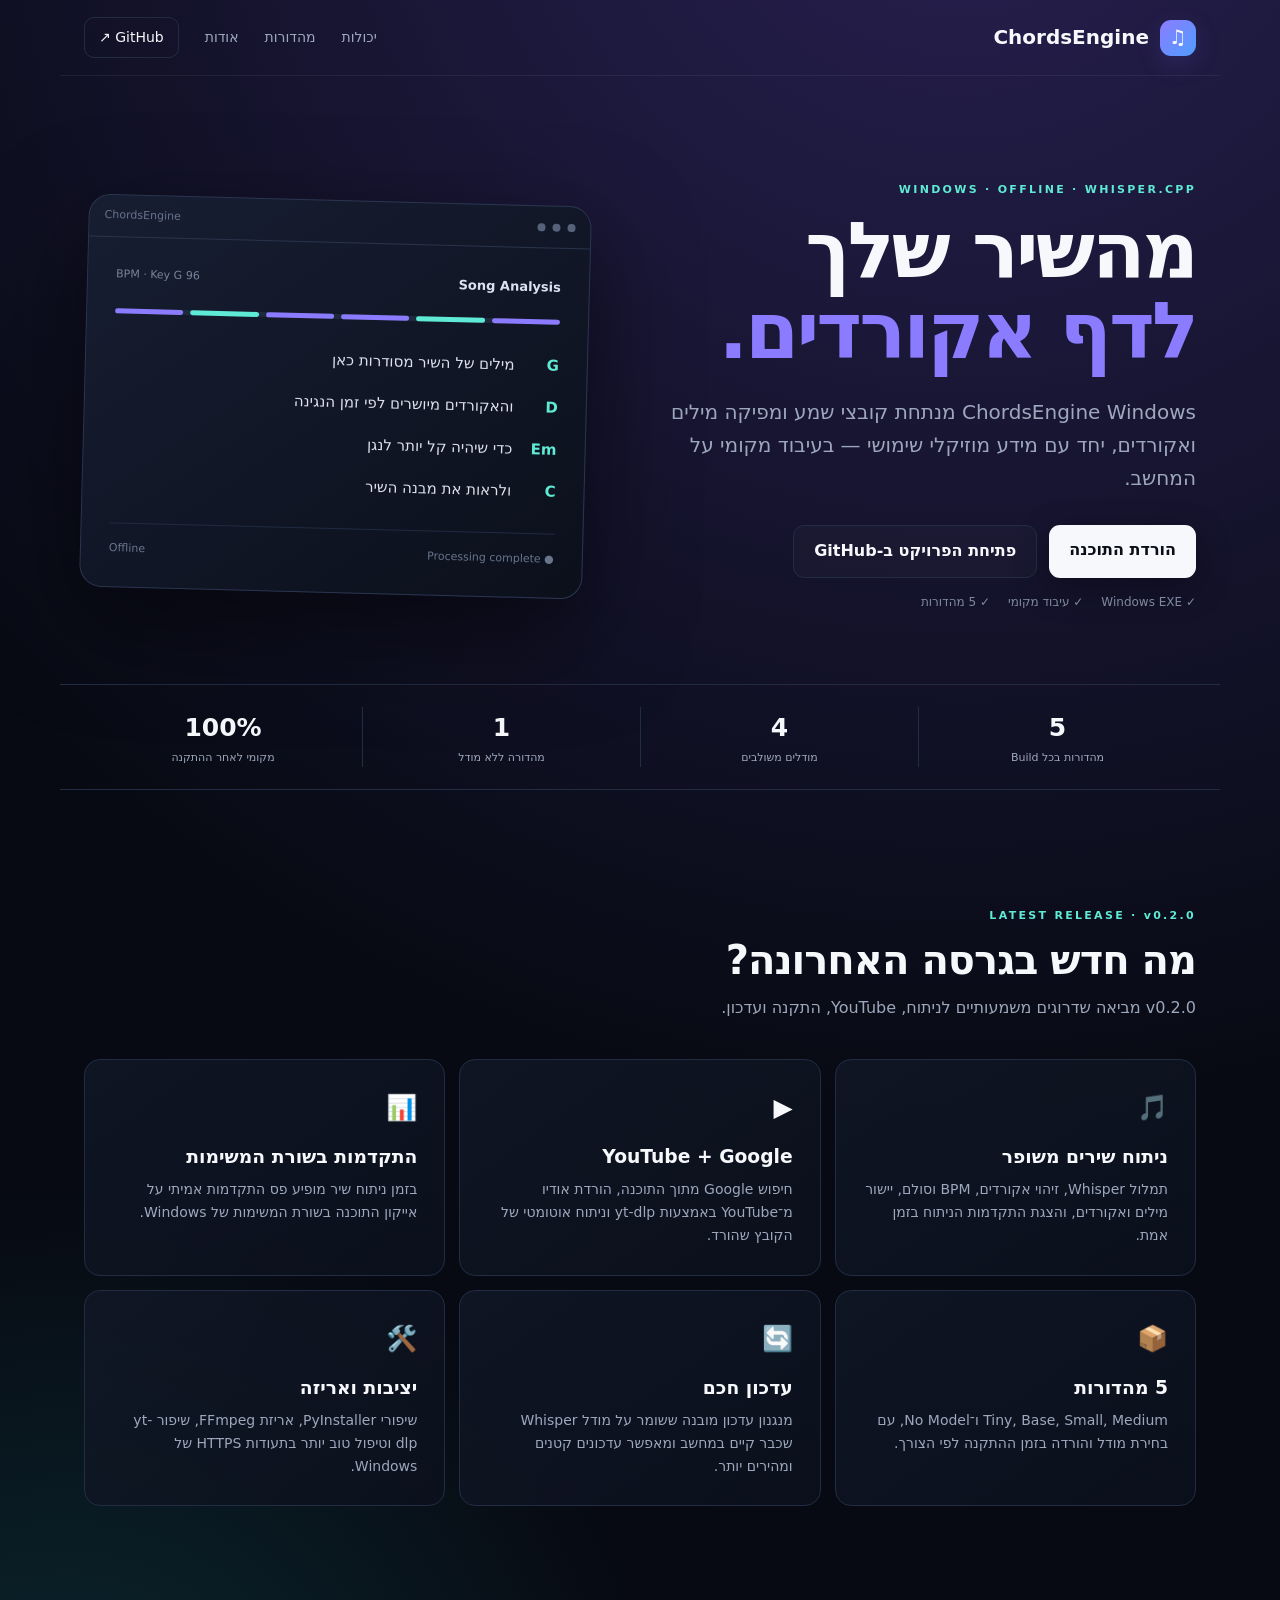
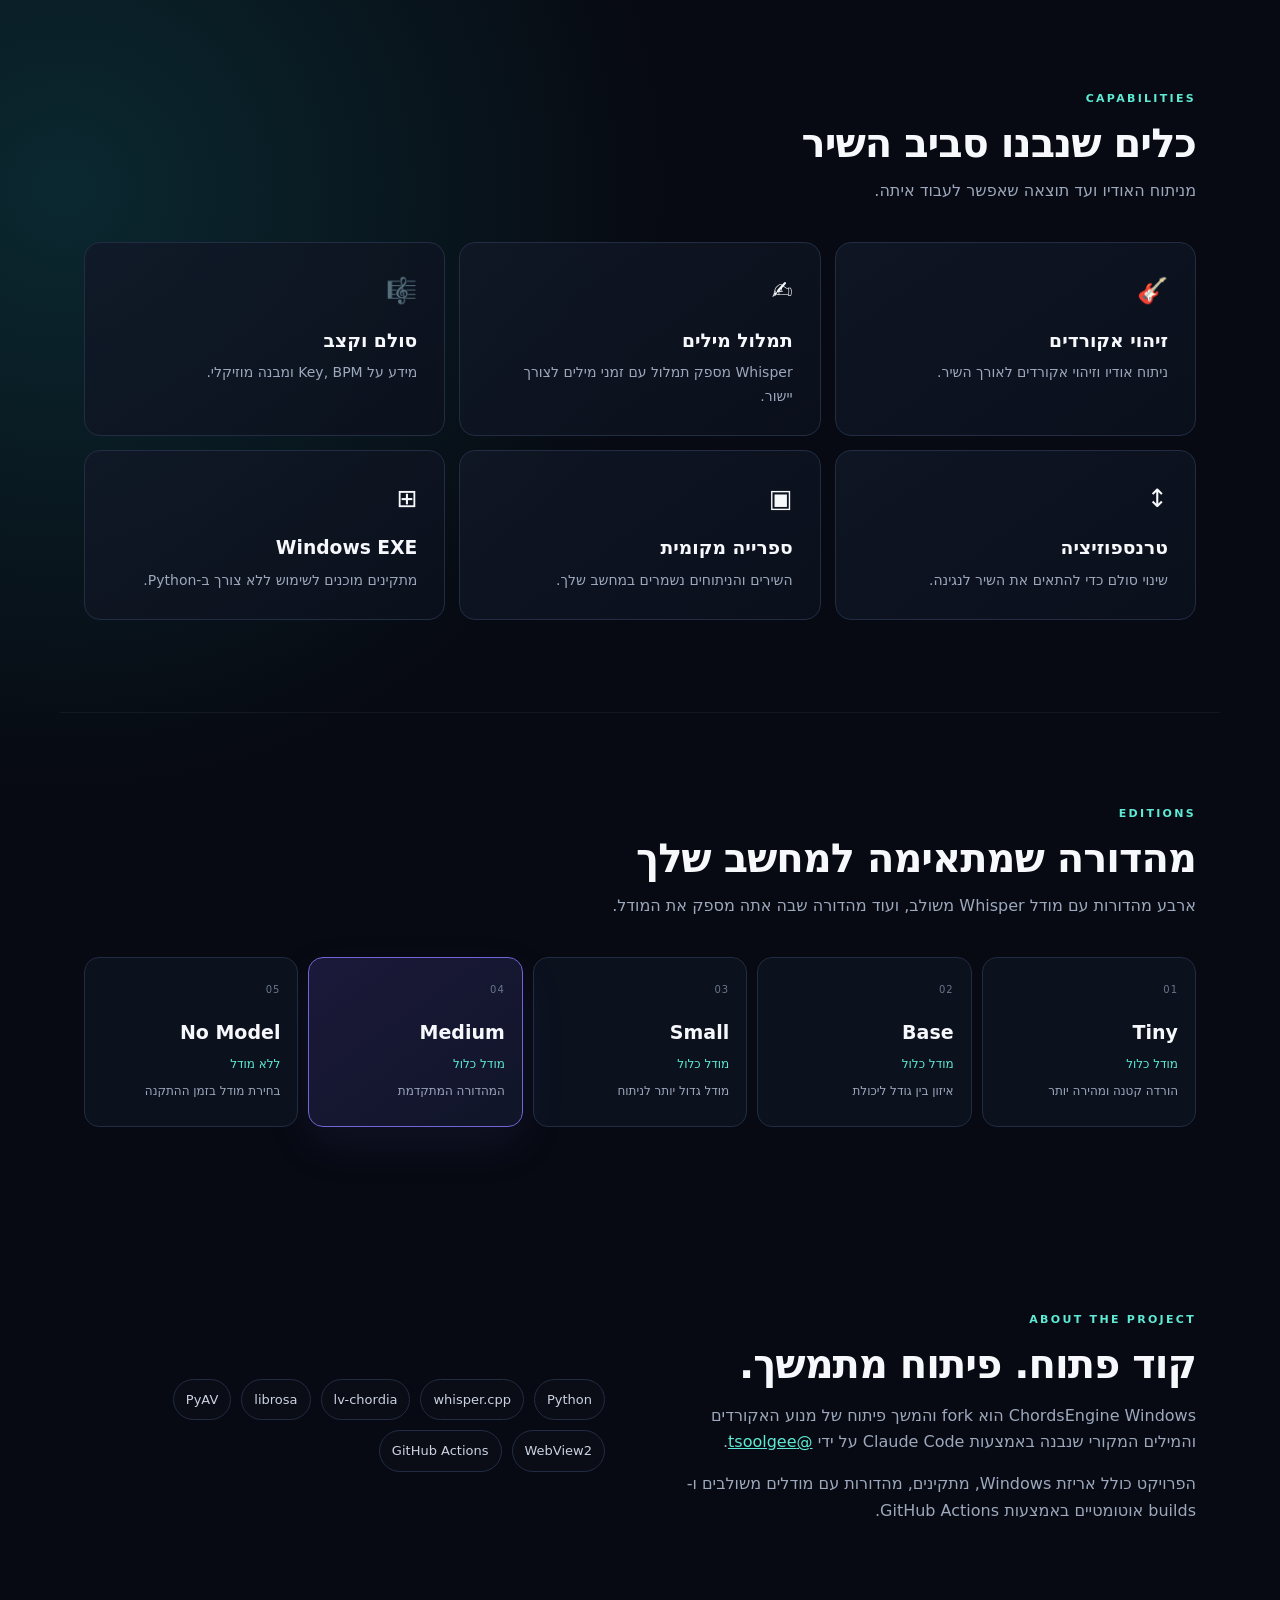
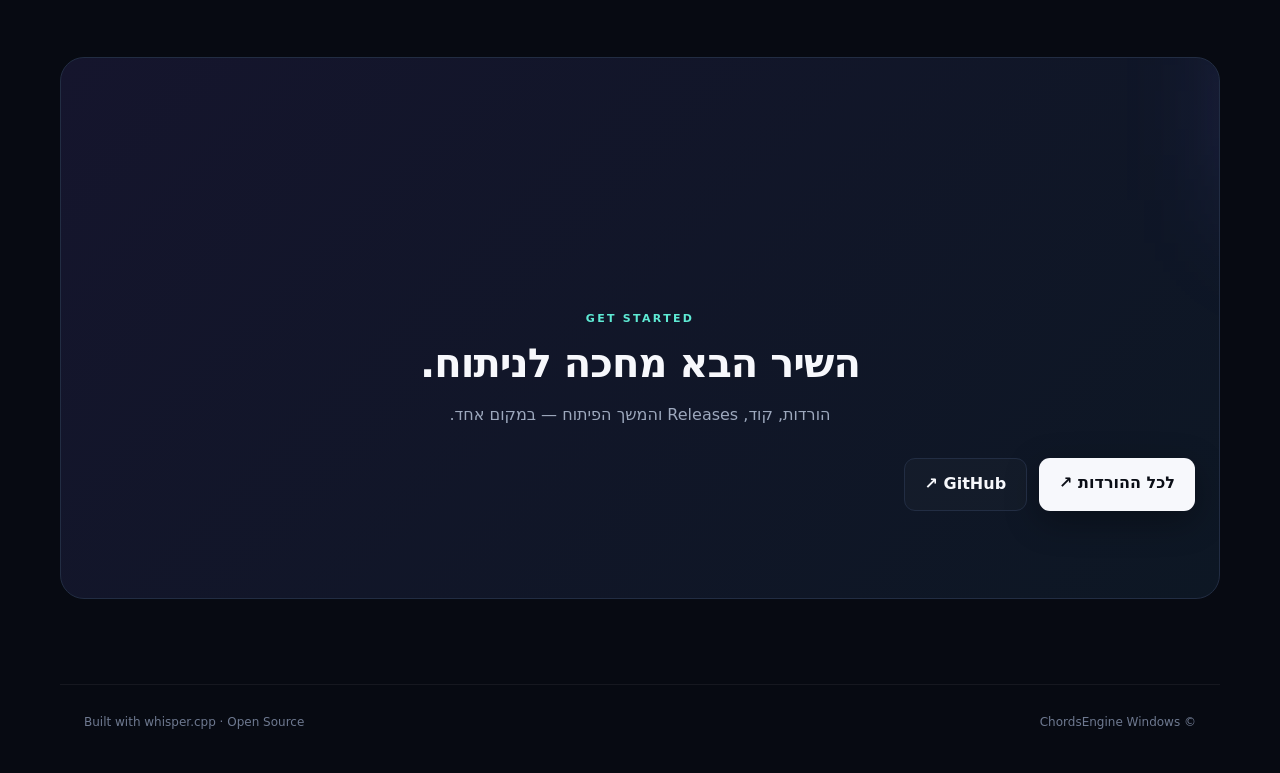
==== commit 3544923b: "Add v0.2.0 release highlights to website" ====
--- a/docs/index.html
+++ b/docs/index.html
@@ -44,6 +44,19 @@
 
 <section class="stats-strip"><div><strong>5</strong><span>מהדורות בכל Build</span></div><div><strong>4</strong><span>מודלים משולבים</span></div><div><strong>1</strong><span>מהדורה ללא מודל</span></div><div><strong>100%</strong><span>מקומי לאחר ההתקנה</span></div></section>
 
+
+<section id="latest" class="section release-notes">
+<div class="section-heading"><div class="eyebrow">LATEST RELEASE · v0.2.0</div><h2>מה חדש בגרסה האחרונה?</h2><p>v0.2.0 מביאה שדרוגים משמעותיים לניתוח, YouTube, התקנה ועדכון.</p></div>
+<div class="grid">
+<article><div class="icon">🎵</div><h3>ניתוח שירים משופר</h3><p>תמלול Whisper, זיהוי אקורדים, BPM וסולם, יישור מילים ואקורדים, והצגת התקדמות הניתוח בזמן אמת.</p></article>
+<article><div class="icon">▶️</div><h3>YouTube + Google</h3><p>חיפוש Google מתוך התוכנה, הורדת אודיו מ־YouTube באמצעות yt-dlp וניתוח אוטומטי של הקובץ שהורד.</p></article>
+<article><div class="icon">📊</div><h3>התקדמות בשורת המשימות</h3><p>בזמן ניתוח שיר מופיע פס התקדמות אמיתי על אייקון התוכנה בשורת המשימות של Windows.</p></article>
+<article><div class="icon">📦</div><h3>5 מהדורות</h3><p>Tiny, Base, Small, Medium ו־No Model, עם בחירת מודל והורדה בזמן ההתקנה לפי הצורך.</p></article>
+<article><div class="icon">🔄</div><h3>עדכון חכם</h3><p>מנגנון עדכון מובנה ששומר על מודל Whisper שכבר קיים במחשב ומאפשר עדכונים קטנים ומהירים יותר.</p></article>
+<article><div class="icon">🛠️</div><h3>יציבות ואריזה</h3><p>שיפורי PyInstaller, אריזת FFmpeg, שיפור yt-dlp וטיפול טוב יותר בתעודות HTTPS של Windows.</p></article>
+</div>
+</section>
+
 <section id="features" class="section">
 <div class="section-heading"><div class="eyebrow">CAPABILITIES</div><h2>כלים שנבנו סביב השיר</h2><p>מניתוח האודיו ועד תוצאה שאפשר לעבוד איתה.</p></div>
 <div class="grid">
